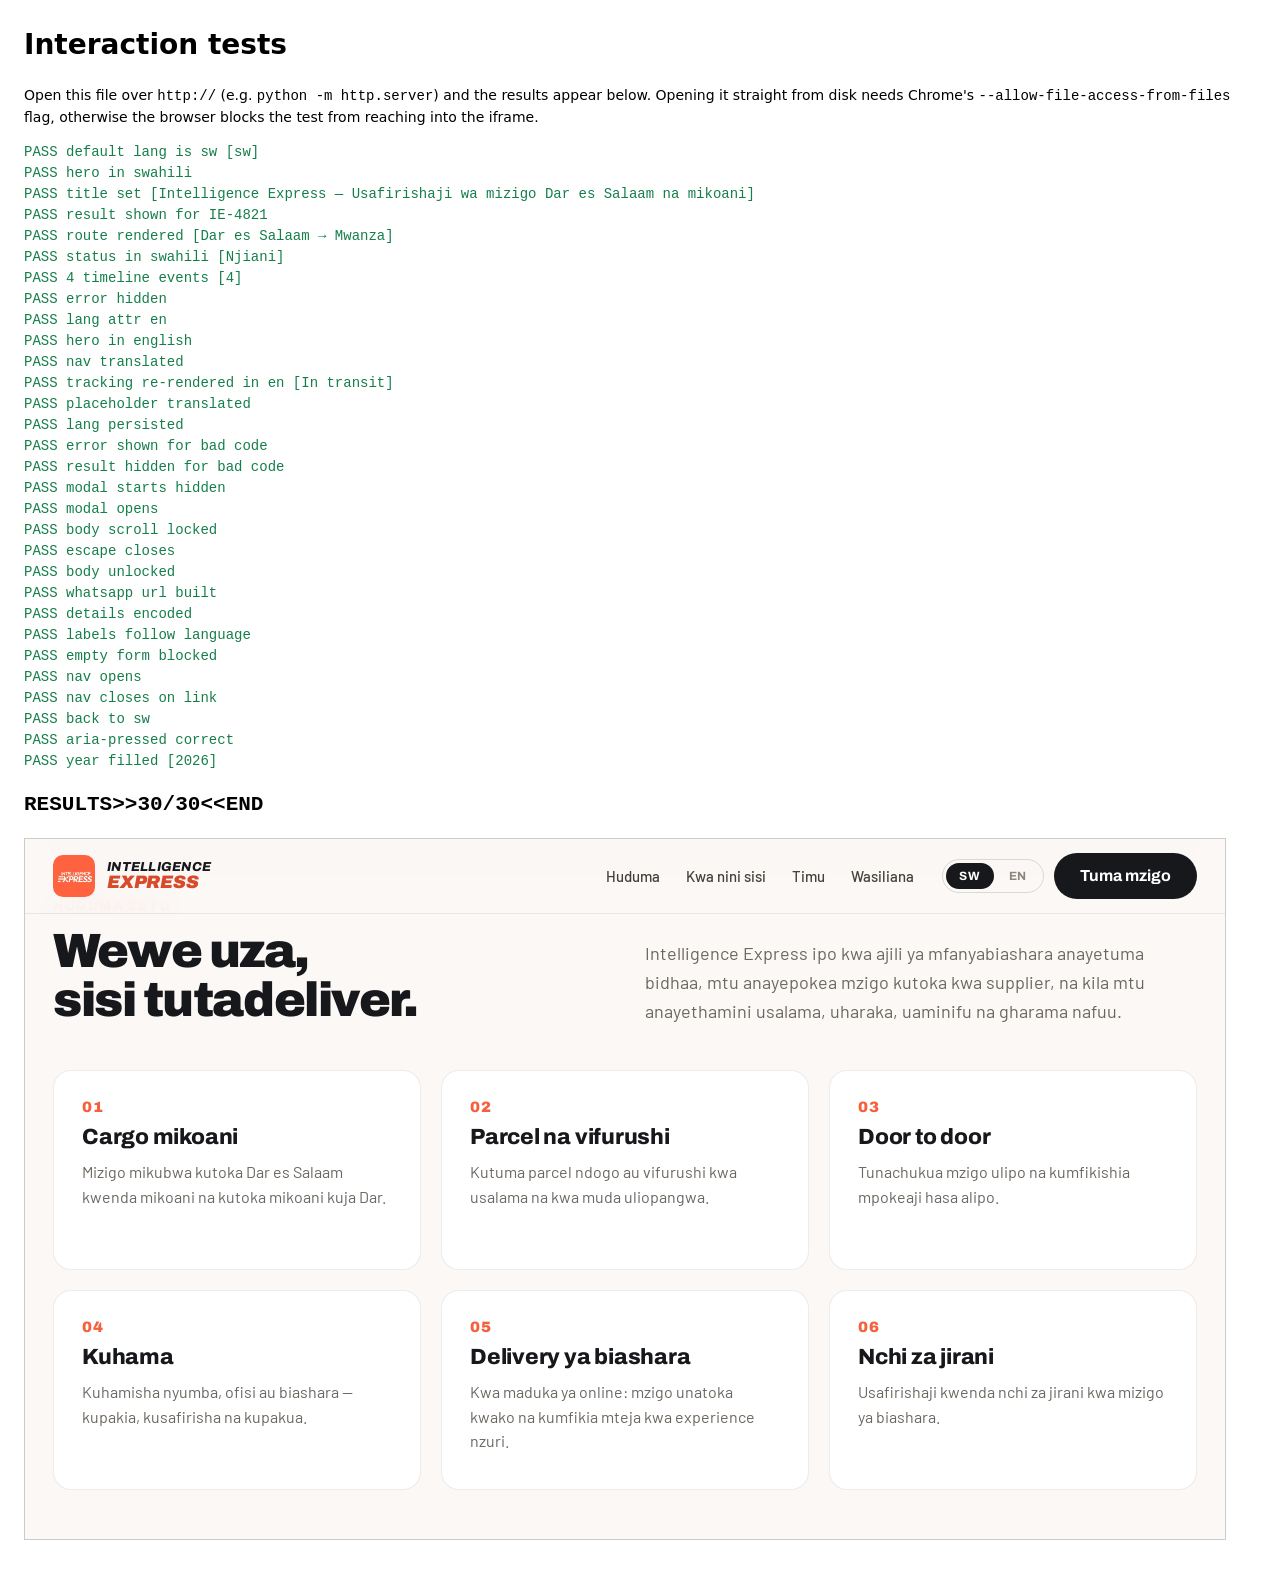
==== tests/interactions.html @ 747a82f7 "Build the Intelligence Express website Turns the design prototype into a real static site: plain HTM" ====
<!DOCTYPE html>
<html><head><meta charset="utf-8"><title>Intelligence Express — interaction tests</title>
<style>
body { font: 14px/1.5 system-ui, sans-serif; margin: 24px; }
iframe { width: 1200px; height: 700px; border: 1px solid #ccc; }
#out { font-family: ui-monospace, monospace; white-space: pre-wrap; }
.pass { color: #157f4a; } .fail { color: #c02626; font-weight: 700; }
</style></head>
<body>
<h1>Interaction tests</h1>
<p>Open this file over <code>http://</code> (e.g. <code>python -m http.server</code>) and the results appear below.
   Opening it straight from disk needs Chrome's <code>--allow-file-access-from-files</code> flag, otherwise the
   browser blocks the test from reaching into the iframe.</p>
<div id="out">running…</div>
<iframe id="f" src="../index.html"></iframe>

<script>
var log = [];
function ok(name, cond, extra) { log.push((cond ? "PASS " : "FAIL ") + name + (extra ? " [" + extra + "]" : "")); }

document.getElementById('f').addEventListener('load', function () {
  var w = this.contentWindow, d = this.contentDocument;
  setTimeout(function () {
    try {
      // 1. defaults
      ok("default lang is sw", d.documentElement.lang === "sw", d.documentElement.lang);
      ok("hero in swahili", /Hatubebi/.test(d.querySelector("h1").textContent));
      ok("title set", /Usafirishaji/.test(d.title), d.title);

      // 2. tracking: known code
      d.getElementById("track-input").value = "ie-4821";
      d.getElementById("track-form").dispatchEvent(new w.Event("submit", { cancelable: true, bubbles: true }));
      ok("result shown for IE-4821", !d.getElementById("track-result").hidden);
      ok("route rendered", d.getElementById("track-route").textContent.indexOf("Mwanza") > -1, d.getElementById("track-route").textContent);
      ok("status in swahili", d.getElementById("track-status").textContent === "Njiani", d.getElementById("track-status").textContent);
      ok("4 timeline events", d.querySelectorAll("#track-events li").length === 4, d.querySelectorAll("#track-events li").length);
      ok("error hidden", d.getElementById("track-error").hidden);

      // 3. language switch
      d.querySelector('.lang-toggle button[data-lang="en"]').click();
      ok("lang attr en", d.documentElement.lang === "en");
      ok("hero in english", /We don't just/.test(d.querySelector("h1").textContent));
      ok("nav translated", d.querySelector('[data-i18n="navServices"]').textContent === "Services");
      ok("tracking re-rendered in en", d.getElementById("track-status").textContent === "In transit", d.getElementById("track-status").textContent);
      ok("placeholder translated", d.querySelector('#pickup-modal input[name="name"]').placeholder === "Your name");
      ok("lang persisted", w.localStorage.getItem("ie-lang") === "en");

      // 4. tracking: unknown code
      d.getElementById("track-input").value = "IE-0000";
      d.getElementById("track-form").dispatchEvent(new w.Event("submit", { cancelable: true, bubbles: true }));
      ok("error shown for bad code", !d.getElementById("track-error").hidden);
      ok("result hidden for bad code", d.getElementById("track-result").hidden);

      // 5. modal
      var modal = d.getElementById("pickup-modal");
      ok("modal starts hidden", modal.hidden);
      d.querySelector("[data-open-modal]").click();
      ok("modal opens", !modal.hidden);
      ok("body scroll locked", d.body.classList.contains("modal-open"));
      d.dispatchEvent(new w.KeyboardEvent("keydown", { key: "Escape", bubbles: true }));
      ok("escape closes", modal.hidden);
      ok("body unlocked", !d.body.classList.contains("modal-open"));

      // 6. pickup form -> whatsapp
      var opened = null;
      w.open = function (url) { opened = url; return null; };
      var form = d.querySelector(".contact .pickup-form");
      form.querySelector('[name="name"]').value = "Asha";
      form.querySelector('[name="phone"]').value = "0712345678";
      form.querySelector('[name="from"]').value = "Kariakoo";
      form.querySelector('[name="to"]').value = "Mwanza";
      form.querySelector('[name="item"]').value = "Katoni 2";
      form.dispatchEvent(new w.Event("submit", { cancelable: true, bubbles: true }));
      ok("whatsapp url built", !!opened && opened.indexOf("https://wa.me/255690500000?text=") === 0);
      ok("details encoded", !!opened && decodeURIComponent(opened).indexOf("Asha") > -1 && decodeURIComponent(opened).indexOf("Mwanza") > -1);
      ok("labels follow language", !!opened && decodeURIComponent(opened).indexOf("Your name") > -1);

      // 7. required fields block submit
      opened = null;
      d.querySelector("#pickup-modal .pickup-form").dispatchEvent(new w.Event("submit", { cancelable: true, bubbles: true }));
      ok("empty form blocked", opened === null);

      // 8. mobile nav
      var tog = d.querySelector(".nav-toggle"), nav = d.getElementById("site-nav");
      tog.click();
      ok("nav opens", nav.classList.contains("is-open") && tog.getAttribute("aria-expanded") === "true");
      nav.querySelector("a").click();
      ok("nav closes on link", !nav.classList.contains("is-open"));

      // 9. back to swahili
      d.querySelector('.lang-toggle button[data-lang="sw"]').click();
      ok("back to sw", d.documentElement.lang === "sw" && /Hatubebi/.test(d.querySelector("h1").textContent));
      ok("aria-pressed correct", d.querySelector('[data-lang="sw"]').getAttribute("aria-pressed") === "true" && d.querySelector('[data-lang="en"]').getAttribute("aria-pressed") === "false");

      // 10. footer year
      ok("year filled", d.getElementById("year").textContent === String(new Date().getFullYear()), d.getElementById("year").textContent);
    } catch (e) {
      log.push("FAIL harness error: " + e.message);
    }

    var passed = log.filter(function (l) { return l.indexOf("PASS") === 0; }).length;
    var el = document.getElementById("out");
    el.textContent = "";
    log.forEach(function (line) {
      var div = document.createElement("div");
      div.className = line.indexOf("PASS") === 0 ? "pass" : "fail";
      div.textContent = line;
      el.appendChild(div);
    });
    var sum = document.createElement("h2");
    sum.textContent = "RESULTS>>" + passed + "/" + log.length + "<<END";
    el.appendChild(sum);
  }, 800);
});
</script>
</body></html>
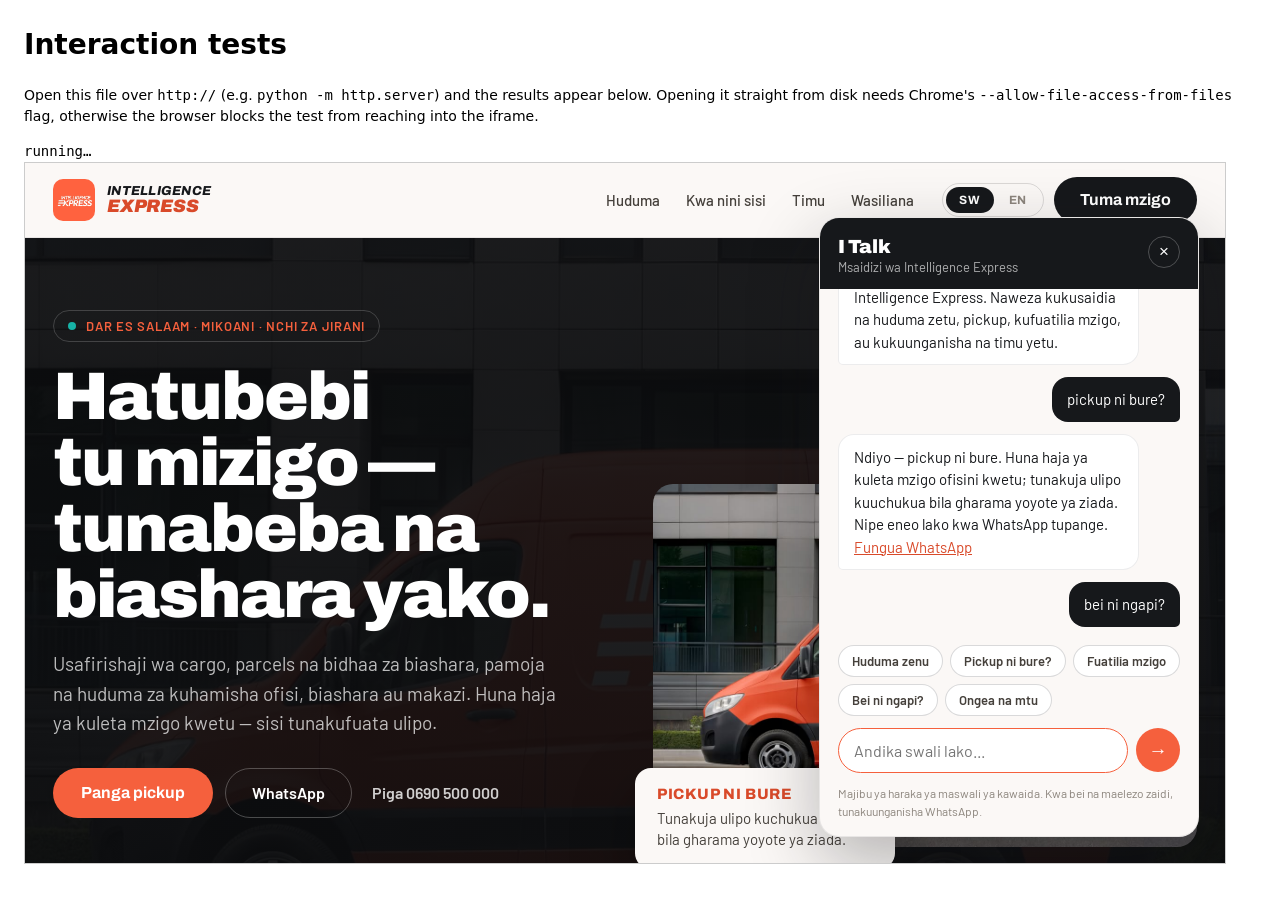
==== commit e36b4cff: "Add the demo tracking system and the I Talk assistant Tracking: six sample shipments instead of thre" ====
--- a/tests/interactions.html
+++ b/tests/interactions.html
@@ -17,41 +17,122 @@
 <script>
 var log = [];
 function ok(name, cond, extra) { log.push((cond ? "PASS " : "FAIL ") + name + (extra ? " [" + extra + "]" : "")); }
+function sleep(ms) { return new Promise(function (r) { setTimeout(r, ms); }); }
 
 document.getElementById('f').addEventListener('load', function () {
   var w = this.contentWindow, d = this.contentDocument;
-  setTimeout(function () {
+
+  function submit(form) {
+    form.dispatchEvent(new w.Event("submit", { cancelable: true, bubbles: true }));
+  }
+
+  setTimeout(async function () {
     try {
-      // 1. defaults
+      /* ---------------------------------------------------------- basics */
       ok("default lang is sw", d.documentElement.lang === "sw", d.documentElement.lang);
       ok("hero in swahili", /Hatubebi/.test(d.querySelector("h1").textContent));
       ok("title set", /Usafirishaji/.test(d.title), d.title);
 
-      // 2. tracking: known code
-      d.getElementById("track-input").value = "ie-4821";
-      d.getElementById("track-form").dispatchEvent(new w.Event("submit", { cancelable: true, bubbles: true }));
-      ok("result shown for IE-4821", !d.getElementById("track-result").hidden);
-      ok("route rendered", d.getElementById("track-route").textContent.indexOf("Mwanza") > -1, d.getElementById("track-route").textContent);
+      /* -------------------------------------------------------- tracking */
+      ok("six demo shipments", Object.keys(w.IE_SHIPMENTS).length === 6, Object.keys(w.IE_SHIPMENTS).length);
+      ok("a chip per shipment", d.querySelectorAll("#track-chips button").length === 6);
+      ok("demo badge present", /majaribio/i.test(d.querySelector(".demo-badge").textContent));
+
+      d.getElementById("track-input").value = "ie4821";  // no dash, lower case
+      submit(d.getElementById("track-form"));
+      ok("lenient code parsing", !d.getElementById("track-result").hidden);
+      ok("route rendered", d.getElementById("track-route").textContent.indexOf("Mwanza") > -1);
       ok("status in swahili", d.getElementById("track-status").textContent === "Njiani", d.getElementById("track-status").textContent);
-      ok("4 timeline events", d.querySelectorAll("#track-events li").length === 4, d.querySelectorAll("#track-events li").length);
+      ok("eta rendered", d.getElementById("track-eta").textContent.length > 0, d.getElementById("track-eta").textContent);
+      ok("code echoed", d.getElementById("track-code").textContent === "IE-4821");
+      ok("four stages", d.querySelectorAll("#track-stages li").length === 4);
+      ok("3 of 4 stages done", d.querySelectorAll("#track-stages li.is-done").length === 3);
+      ok("progress bar at 75%", d.getElementById("track-bar-fill").style.width === "75%", d.getElementById("track-bar-fill").style.width);
+      ok("in-transit pill not delivered", !d.getElementById("track-status").classList.contains("is-delivered"));
+      ok("4 timeline events", d.querySelectorAll("#track-events li").length === 4);
       ok("error hidden", d.getElementById("track-error").hidden);
 
-      // 3. language switch
+      d.querySelectorAll("#track-chips button")[1].click();  // IE-7390, delivered
+      ok("chip tracks a shipment", d.getElementById("track-code").textContent === "IE-7390");
+      ok("delivered pill styled", d.getElementById("track-status").classList.contains("is-delivered"));
+      ok("delivered bar full", d.getElementById("track-bar-fill").style.width === "100%");
+
+      d.getElementById("track-input").value = "IE-0000";
+      submit(d.getElementById("track-form"));
+      ok("error shown for bad code", !d.getElementById("track-error").hidden);
+      ok("result hidden for bad code", d.getElementById("track-result").hidden);
+      ok("no invented shipment", /majaribio/i.test(d.getElementById("track-error").textContent));
+
+      /* ---------------------------------------------------------- I Talk */
+      var panel = d.getElementById("italk-panel");
+      var launch = d.getElementById("italk-launch");
+      ok("assistant starts closed", panel.hidden);
+
+      launch.click();
+      ok("assistant opens", !panel.hidden);
+      ok("launch hidden while open", launch.hidden);
+      ok("welcome message", /I Talk/.test(d.querySelector(".italk-msg.from-bot").textContent));
+      ok("quick replies offered", d.querySelectorAll("#italk-chips button").length === 5);
+
+      d.getElementById("italk-input").value = "pickup ni bure?";
+      submit(d.getElementById("italk-form"));
+      await sleep(400);
+      var last = d.querySelectorAll(".italk-msg.from-bot");
+      last = last[last.length - 1];
+      ok("answers pickup question", /bure/i.test(last.textContent));
+      ok("offers whatsapp link", last.querySelector('a[href*="wa.me"]') !== null);
+
+      d.getElementById("italk-input").value = "bei ni ngapi?";
+      submit(d.getElementById("italk-form"));
+      await sleep(400);
+      var priceMsg = d.querySelectorAll(".italk-msg.from-bot");
+      priceMsg = priceMsg[priceMsg.length - 1];
+      ok("does not invent a price", !/\d{4,}\s*(tsh|shilingi)/i.test(priceMsg.textContent));
+      ok("hands pricing to the team", priceMsg.querySelector('a[href*="wa.me"]') !== null);
+
+      d.getElementById("italk-input").value = "IE-6310";
+      submit(d.getElementById("italk-form"));
+      await sleep(400);
+      var trackMsg = d.querySelectorAll(".italk-msg.from-bot");
+      trackMsg = trackMsg[trackMsg.length - 1];
+      ok("assistant answers a tracking code", /Kampala/.test(trackMsg.textContent));
+      ok("assistant drives the tracking panel", d.getElementById("track-code").textContent === "IE-6310");
+
+      d.getElementById("italk-input").value = "IE-1234";  // well-formed but unknown
+      submit(d.getElementById("italk-form"));
+      await sleep(400);
+      var missMsg = d.querySelectorAll(".italk-msg.from-bot");
+      missMsg = missMsg[missMsg.length - 1];
+      ok("unknown code is refused, not faked", /majaribio/i.test(missMsg.textContent));
+
+      var before = d.querySelectorAll(".italk-msg.from-user").length;
+      d.getElementById("italk-input").value = "   ";
+      submit(d.getElementById("italk-form"));
+      ok("blank message ignored", d.querySelectorAll(".italk-msg.from-user").length === before);
+
+      d.dispatchEvent(new w.KeyboardEvent("keydown", { key: "Escape", bubbles: true }));
+      ok("escape closes assistant", panel.hidden && !launch.hidden);
+
+      /* ------------------------------------------------ language switching */
       d.querySelector('.lang-toggle button[data-lang="en"]').click();
       ok("lang attr en", d.documentElement.lang === "en");
       ok("hero in english", /We don't just/.test(d.querySelector("h1").textContent));
       ok("nav translated", d.querySelector('[data-i18n="navServices"]').textContent === "Services");
-      ok("tracking re-rendered in en", d.getElementById("track-status").textContent === "In transit", d.getElementById("track-status").textContent);
+      ok("tracking re-rendered in en", d.getElementById("track-status").textContent === "In transit (cross-border)", d.getElementById("track-status").textContent);
+      ok("stages translated", d.querySelectorAll("#track-stages li")[0].textContent === "Collected");
       ok("placeholder translated", d.querySelector('#pickup-modal input[name="name"]').placeholder === "Your name");
       ok("lang persisted", w.localStorage.getItem("ie-lang") === "en");
 
-      // 4. tracking: unknown code
-      d.getElementById("track-input").value = "IE-0000";
-      d.getElementById("track-form").dispatchEvent(new w.Event("submit", { cancelable: true, bubbles: true }));
-      ok("error shown for bad code", !d.getElementById("track-error").hidden);
-      ok("result hidden for bad code", d.getElementById("track-result").hidden);
+      launch.click();
+      d.getElementById("italk-input").value = "how much does it cost?";
+      submit(d.getElementById("italk-form"));
+      await sleep(400);
+      var enMsg = d.querySelectorAll(".italk-msg.from-bot");
+      enMsg = enMsg[enMsg.length - 1];
+      ok("assistant answers in english", /quote|price|depends/i.test(enMsg.textContent));
+      d.dispatchEvent(new w.KeyboardEvent("keydown", { key: "Escape", bubbles: true }));
 
-      // 5. modal
+      /* ------------------------------------------------------ modal + forms */
       var modal = d.getElementById("pickup-modal");
       ok("modal starts hidden", modal.hidden);
       d.querySelector("[data-open-modal]").click();
@@ -61,7 +142,6 @@
       ok("escape closes", modal.hidden);
       ok("body unlocked", !d.body.classList.contains("modal-open"));
 
-      // 6. pickup form -> whatsapp
       var opened = null;
       w.open = function (url) { opened = url; return null; };
       var form = d.querySelector(".contact .pickup-form");
@@ -70,29 +150,25 @@
       form.querySelector('[name="from"]').value = "Kariakoo";
       form.querySelector('[name="to"]').value = "Mwanza";
       form.querySelector('[name="item"]').value = "Katoni 2";
-      form.dispatchEvent(new w.Event("submit", { cancelable: true, bubbles: true }));
+      submit(form);
       ok("whatsapp url built", !!opened && opened.indexOf("https://wa.me/255690500000?text=") === 0);
-      ok("details encoded", !!opened && decodeURIComponent(opened).indexOf("Asha") > -1 && decodeURIComponent(opened).indexOf("Mwanza") > -1);
+      ok("details encoded", !!opened && decodeURIComponent(opened).indexOf("Asha") > -1);
       ok("labels follow language", !!opened && decodeURIComponent(opened).indexOf("Your name") > -1);
 
-      // 7. required fields block submit
       opened = null;
-      d.querySelector("#pickup-modal .pickup-form").dispatchEvent(new w.Event("submit", { cancelable: true, bubbles: true }));
+      submit(d.querySelector("#pickup-modal .pickup-form"));
       ok("empty form blocked", opened === null);
 
-      // 8. mobile nav
+      /* -------------------------------------------------------- mobile nav */
       var tog = d.querySelector(".nav-toggle"), nav = d.getElementById("site-nav");
       tog.click();
       ok("nav opens", nav.classList.contains("is-open") && tog.getAttribute("aria-expanded") === "true");
       nav.querySelector("a").click();
       ok("nav closes on link", !nav.classList.contains("is-open"));
 
-      // 9. back to swahili
       d.querySelector('.lang-toggle button[data-lang="sw"]').click();
       ok("back to sw", d.documentElement.lang === "sw" && /Hatubebi/.test(d.querySelector("h1").textContent));
-      ok("aria-pressed correct", d.querySelector('[data-lang="sw"]').getAttribute("aria-pressed") === "true" && d.querySelector('[data-lang="en"]').getAttribute("aria-pressed") === "false");
-
-      // 10. footer year
+      ok("aria-pressed correct", d.querySelector('[data-lang="sw"]').getAttribute("aria-pressed") === "true");
       ok("year filled", d.getElementById("year").textContent === String(new Date().getFullYear()), d.getElementById("year").textContent);
     } catch (e) {
       log.push("FAIL harness error: " + e.message);
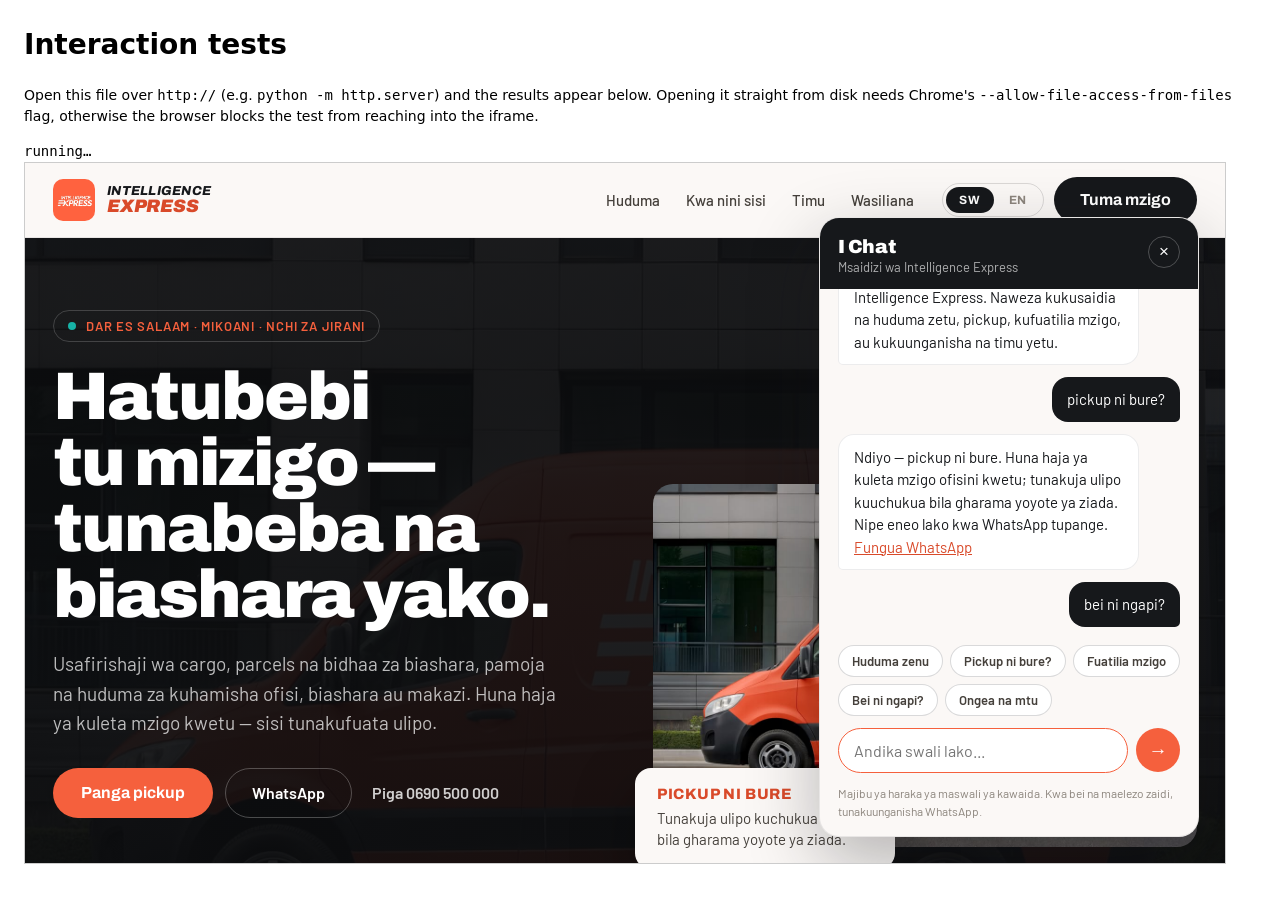
==== commit 46b2f06b: "Rename the assistant to I Chat, and fix the stale-stylesheet bug Renamed throughout - visible name, " ====
--- a/tests/interactions.html
+++ b/tests/interactions.html
@@ -63,52 +63,52 @@
       ok("result hidden for bad code", d.getElementById("track-result").hidden);
       ok("no invented shipment", /majaribio/i.test(d.getElementById("track-error").textContent));
 
-      /* ---------------------------------------------------------- I Talk */
-      var panel = d.getElementById("italk-panel");
-      var launch = d.getElementById("italk-launch");
+      /* ---------------------------------------------------------- I Chat */
+      var panel = d.getElementById("ichat-panel");
+      var launch = d.getElementById("ichat-launch");
       ok("assistant starts closed", panel.hidden);
 
       launch.click();
       ok("assistant opens", !panel.hidden);
       ok("launch hidden while open", launch.hidden);
-      ok("welcome message", /I Talk/.test(d.querySelector(".italk-msg.from-bot").textContent));
-      ok("quick replies offered", d.querySelectorAll("#italk-chips button").length === 5);
-
-      d.getElementById("italk-input").value = "pickup ni bure?";
-      submit(d.getElementById("italk-form"));
-      await sleep(400);
-      var last = d.querySelectorAll(".italk-msg.from-bot");
+      ok("welcome message", /I Chat/.test(d.querySelector(".ichat-msg.from-bot").textContent));
+      ok("quick replies offered", d.querySelectorAll("#ichat-chips button").length === 5);
+
+      d.getElementById("ichat-input").value = "pickup ni bure?";
+      submit(d.getElementById("ichat-form"));
+      await sleep(400);
+      var last = d.querySelectorAll(".ichat-msg.from-bot");
       last = last[last.length - 1];
       ok("answers pickup question", /bure/i.test(last.textContent));
       ok("offers whatsapp link", last.querySelector('a[href*="wa.me"]') !== null);
 
-      d.getElementById("italk-input").value = "bei ni ngapi?";
-      submit(d.getElementById("italk-form"));
-      await sleep(400);
-      var priceMsg = d.querySelectorAll(".italk-msg.from-bot");
+      d.getElementById("ichat-input").value = "bei ni ngapi?";
+      submit(d.getElementById("ichat-form"));
+      await sleep(400);
+      var priceMsg = d.querySelectorAll(".ichat-msg.from-bot");
       priceMsg = priceMsg[priceMsg.length - 1];
       ok("does not invent a price", !/\d{4,}\s*(tsh|shilingi)/i.test(priceMsg.textContent));
       ok("hands pricing to the team", priceMsg.querySelector('a[href*="wa.me"]') !== null);
 
-      d.getElementById("italk-input").value = "IE-6310";
-      submit(d.getElementById("italk-form"));
-      await sleep(400);
-      var trackMsg = d.querySelectorAll(".italk-msg.from-bot");
+      d.getElementById("ichat-input").value = "IE-6310";
+      submit(d.getElementById("ichat-form"));
+      await sleep(400);
+      var trackMsg = d.querySelectorAll(".ichat-msg.from-bot");
       trackMsg = trackMsg[trackMsg.length - 1];
       ok("assistant answers a tracking code", /Kampala/.test(trackMsg.textContent));
       ok("assistant drives the tracking panel", d.getElementById("track-code").textContent === "IE-6310");
 
-      d.getElementById("italk-input").value = "IE-1234";  // well-formed but unknown
-      submit(d.getElementById("italk-form"));
-      await sleep(400);
-      var missMsg = d.querySelectorAll(".italk-msg.from-bot");
+      d.getElementById("ichat-input").value = "IE-1234";  // well-formed but unknown
+      submit(d.getElementById("ichat-form"));
+      await sleep(400);
+      var missMsg = d.querySelectorAll(".ichat-msg.from-bot");
       missMsg = missMsg[missMsg.length - 1];
       ok("unknown code is refused, not faked", /majaribio/i.test(missMsg.textContent));
 
-      var before = d.querySelectorAll(".italk-msg.from-user").length;
-      d.getElementById("italk-input").value = "   ";
-      submit(d.getElementById("italk-form"));
-      ok("blank message ignored", d.querySelectorAll(".italk-msg.from-user").length === before);
+      var before = d.querySelectorAll(".ichat-msg.from-user").length;
+      d.getElementById("ichat-input").value = "   ";
+      submit(d.getElementById("ichat-form"));
+      ok("blank message ignored", d.querySelectorAll(".ichat-msg.from-user").length === before);
 
       d.dispatchEvent(new w.KeyboardEvent("keydown", { key: "Escape", bubbles: true }));
       ok("escape closes assistant", panel.hidden && !launch.hidden);
@@ -124,10 +124,10 @@
       ok("lang persisted", w.localStorage.getItem("ie-lang") === "en");
 
       launch.click();
-      d.getElementById("italk-input").value = "how much does it cost?";
-      submit(d.getElementById("italk-form"));
-      await sleep(400);
-      var enMsg = d.querySelectorAll(".italk-msg.from-bot");
+      d.getElementById("ichat-input").value = "how much does it cost?";
+      submit(d.getElementById("ichat-form"));
+      await sleep(400);
+      var enMsg = d.querySelectorAll(".ichat-msg.from-bot");
       enMsg = enMsg[enMsg.length - 1];
       ok("assistant answers in english", /quote|price|depends/i.test(enMsg.textContent));
       d.dispatchEvent(new w.KeyboardEvent("keydown", { key: "Escape", bubbles: true }));
@@ -161,10 +161,38 @@
 
       /* -------------------------------------------------------- mobile nav */
       var tog = d.querySelector(".nav-toggle"), nav = d.getElementById("site-nav");
+      var frame = document.getElementById("f");
+      frame.style.width = "390px";            // phone width, so the menu rules apply
+      await sleep(80);
+
+      ok("header row wraps", w.getComputedStyle(d.querySelector(".header-inner")).flexWrap === "wrap");
+
       tog.click();
       ok("nav opens", nav.classList.contains("is-open") && tog.getAttribute("aria-expanded") === "true");
+
+      // The regression this guards: the open menu used to sit on top of the logo.
+      var navBox = nav.getBoundingClientRect();
+      var brandBox = d.querySelector(".brand").getBoundingClientRect();
+      ok("menu clears the brand", navBox.top >= brandBox.bottom - 1,
+         Math.round(navBox.top) + " vs " + Math.round(brandBox.bottom));
+      ok("menu spans the header", Math.round(navBox.width) > 300, Math.round(navBox.width));
+      ok("cta moves into the menu", nav.querySelector(".nav-cta") !== null);
+      ok("cta visible on mobile", w.getComputedStyle(nav.querySelector(".nav-cta")).display !== "none");
+
+      d.body.click();
+      ok("outside tap closes nav", !nav.classList.contains("is-open"));
+
+      tog.click();
       nav.querySelector("a").click();
       ok("nav closes on link", !nav.classList.contains("is-open"));
+
+      tog.click();
+      d.dispatchEvent(new w.KeyboardEvent("keydown", { key: "Escape", bubbles: true }));
+      ok("escape closes nav", !nav.classList.contains("is-open"));
+
+      frame.style.width = "1200px";
+      await sleep(60);
+      ok("cta hidden on desktop", w.getComputedStyle(nav.querySelector(".nav-cta")).display === "none");
 
       d.querySelector('.lang-toggle button[data-lang="sw"]').click();
       ok("back to sw", d.documentElement.lang === "sw" && /Hatubebi/.test(d.querySelector("h1").textContent));
